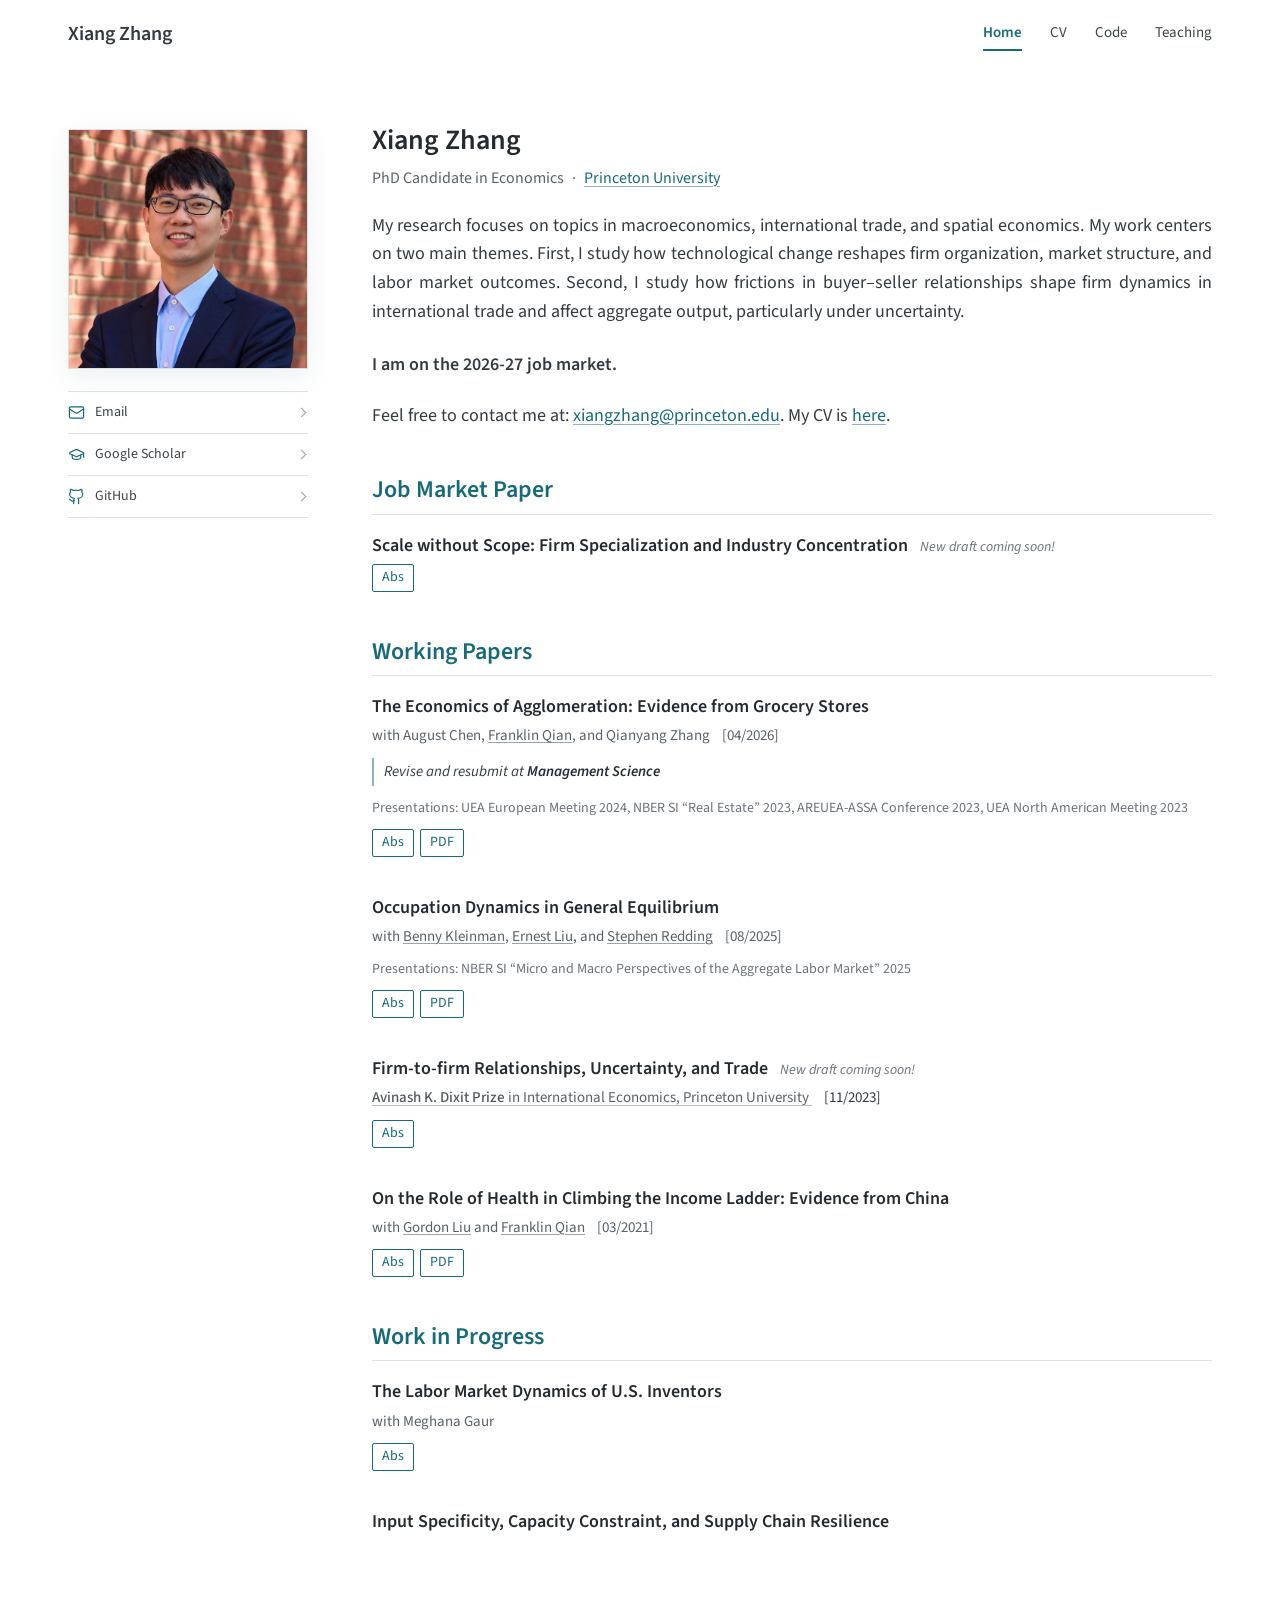
==== index.html @ b9ef08bf "revise" ====
<!DOCTYPE html>
<html lang="en">
<head>
  <meta charset="UTF-8" />
  <meta name="viewport" content="width=device-width, initial-scale=1.0" />

  <title>Xiang Zhang | Princeton Economics PhD Candidate</title>
  <link rel="icon" type="image/png" sizes="32x32" href="favicon-32x32.png" />
  <link rel="icon" type="image/png" sizes="96x96" href="favicon-96x96.png" />
  <meta name="description" content="Xiang Zhang is a Princeton University economics PhD candidate researching international trade, macroeconomics, spatial economics, firm organization, and labor markets.">
  <meta name="author" content="Xiang Zhang">
  <meta name="robots" content="index,follow,max-image-preview:large">
  <link rel="canonical" href="https://xiangzhang-econ.github.io/">

  <meta property="og:type" content="profile">
  <meta property="og:title" content="Xiang Zhang | Princeton Economics PhD Candidate">
  <meta property="og:description" content="Research in international trade, macroeconomics, spatial economics, firm organization, and labor markets.">
  <meta property="og:url" content="https://xiangzhang-econ.github.io/">
  <meta property="og:image" content="https://xiangzhang-econ.github.io/xz_portrait_headshot.png">
  <meta property="og:image:width" content="1254">
  <meta property="og:image:height" content="1254">
  <meta property="og:image:alt" content="Portrait of Xiang Zhang">
  <meta property="profile:first_name" content="Xiang">
  <meta property="profile:last_name" content="Zhang">
  <meta name="twitter:card" content="summary">
  <meta name="twitter:title" content="Xiang Zhang | Princeton Economics PhD Candidate">
  <meta name="twitter:description" content="Research in international trade, macroeconomics, spatial economics, firm organization, and labor markets.">
  <meta name="twitter:image" content="https://xiangzhang-econ.github.io/xz_portrait_headshot.png">

  <script type="application/ld+json">
  {
    "@context": "https://schema.org",
    "@type": "ProfilePage",
    "@id": "https://xiangzhang-econ.github.io/#profile-page",
    "url": "https://xiangzhang-econ.github.io/",
    "name": "Xiang Zhang | Princeton Economics PhD Candidate",
    "description": "Xiang Zhang is a Princeton University economics PhD candidate researching international trade, macroeconomics, spatial economics, firm organization, and labor markets.",
    "dateModified": "2026-10-30T21:20:23-04:00",
    "mainEntity": {
      "@type": "Person",
      "@id": "https://xiangzhang-econ.github.io/#xiang-zhang",
      "name": "Xiang Zhang",
      "givenName": "Xiang",
      "familyName": "Zhang",
      "url": "https://xiangzhang-econ.github.io/",
      "image": "https://xiangzhang-econ.github.io/xz_portrait_headshot.png",
      "email": "mailto:xiangzhang@princeton.edu",
      "jobTitle": "PhD Candidate in Economics",
      "description": "Economist studying international trade, macroeconomics, spatial economics, firm organization, market structure, and labor markets.",
      "affiliation": {
        "@type": "CollegeOrUniversity",
        "name": "Princeton University",
        "url": "https://www.princeton.edu/"
      },
      "worksFor": {
        "@type": "Organization",
        "name": "Department of Economics, Princeton University",
        "url": "https://economics.princeton.edu/"
      },
      "sameAs": [
        "https://scholar.google.com/citations?user=P07Qfs0AAAAJ&hl=en",
        "https://github.com/xiangzhang-econ"
      ],
      "knowsAbout": [
        "International trade",
        "Macroeconomics",
        "Spatial economics",
        "Firm organization",
        "Market structure",
        "Labor markets"
      ],
      "award": "2023-2024 Avinash K. Dixit Prize in International Economics, Princeton University",
      "subjectOf": {
        "@type": "WebPage",
        "name": "The Avinash K. Dixit Prize in International Economics",
        "url": "https://ies.princeton.edu/about/the-avinash-k-dixit-prize-in-international-economics/"
      }
    }
  }
  </script>

  <link rel="preconnect" href="https://fonts.googleapis.com">
  <link rel="preconnect" href="https://fonts.gstatic.com" crossorigin>
  <link
    href="https://fonts.googleapis.com/css2?family=Lato:wght@300;400;700;900&amp;family=Source+Sans+Pro:ital,wght@0,300;0,400;0,500;0,600;0,700;1,400;1,500;1,600&amp;display=swap"
    rel="stylesheet"
  >

  <link rel="stylesheet" href="style.css?v=20261030-3" />
</head>

<body class="home-page home-introduction home-balanced">

  <header class="topbar">
    <a class="site-name" href="index.html">Xiang Zhang</a>

    <nav class="nav-links">
      <a href="index.html" class="active-white">Home</a>
      <a href="CV_Xiang.pdf" target="_blank" rel="noopener">CV</a>
      <a href="code.html">Code</a>
      <a href="teaching.html">Teaching</a>
    </nav>
  </header>

  <main class="home-content">
    <div class="home-wrapper">

      <aside class="photo-column">
        <div class="profile-photo-frame">
          <img class="profile-photo" src="xz_portrait_headshot.png" alt="Xiang Zhang" width="1254" height="1254">
        </div>
        <div class="profile-links">
          <a href="mailto:xiangzhang@princeton.edu" title="Email xiangzhang@princeton.edu">
            <svg class="profile-link-icon" viewBox="0 0 24 24" fill="none" stroke="currentColor" stroke-width="1.7" stroke-linecap="round" stroke-linejoin="round" aria-hidden="true" focusable="false">
              <path d="m22 7-8.991 5.727a2 2 0 0 1-2.009 0L2 7"/>
              <rect x="2" y="4" width="20" height="16" rx="2"/>
            </svg>
            <span>Email</span>
          </a>
          <a href="https://scholar.google.com/citations?user=P07Qfs0AAAAJ&amp;hl=en" target="_blank" rel="me noopener">
            <svg class="profile-link-icon" viewBox="0 0 24 24" fill="none" stroke="currentColor" stroke-width="1.7" stroke-linecap="round" stroke-linejoin="round" aria-hidden="true" focusable="false">
              <path d="M21.42 10.92a1 1 0 0 0-.02-1.84l-8.57-3.9a2 2 0 0 0-1.66 0L2.6 9.08a1 1 0 0 0 0 1.84l8.58 3.9a2 2 0 0 0 1.66 0z"/>
              <path d="M22 10v6"/>
              <path d="M6 12.5V16a6 3 0 0 0 12 0v-3.5"/>
            </svg>
            <span>Google Scholar</span>
          </a>
          <a href="https://github.com/xiangzhang-econ" target="_blank" rel="me noopener">
            <svg class="profile-link-icon" viewBox="0 0 24 24" fill="none" stroke="currentColor" stroke-width="1.7" stroke-linecap="round" stroke-linejoin="round" aria-hidden="true" focusable="false">
              <path d="M15 22v-4a4.8 4.8 0 0 0-1-3.5c3.28 0 6.72-2 6.72-5.5A4.8 4.8 0 0 0 19.5 5.7 4.46 4.46 0 0 0 19.38 2S18.42 1.7 15 3.48a13.38 13.38 0 0 0-7 0C4.58 1.7 3.62 2 3.62 2a4.46 4.46 0 0 0-.12 3.7A4.8 4.8 0 0 0 2.28 9c0 3.5 3.44 5.5 6.72 5.5A4.8 4.8 0 0 0 8 18v4"/>
              <path d="M9 18c-4.51 2-5-2-7-2"/>
            </svg>
            <span>GitHub</span>
          </a>
        </div>
      </aside>

      <header class="intro-heading">
        <h1 class="intro-name">Xiang Zhang</h1>
        <p class="intro-affiliation">
          <span>PhD Candidate in Economics</span>
          <span class="intro-separator" aria-hidden="true">&middot;</span>
          <a href="https://economics.princeton.edu/" target="_blank" rel="noopener">Princeton University</a>
        </p>
      </header>

      <div class="bio-column">
        <p class="research-summary">
          My research focuses on topics in macroeconomics, international trade, and
          spatial economics. My work centers on two main themes. First, I study how
          technological change reshapes firm organization, market structure, and labor
          market outcomes. Second, I study how frictions in buyer&ndash;seller relationships
          shape firm dynamics in international trade and affect aggregate output,
          particularly under uncertainty.
        </p>

        <p class="job-market">
          <strong>I am on the 2026-27 job market.</strong>
        </p>

        <div class="contact-block">
          <p>
            Feel free to contact me at:
            <a href="mailto:xiangzhang@princeton.edu">xiangzhang@princeton.edu</a>.
            My CV is <a href="CV_Xiang.pdf" target="_blank" rel="noopener">here</a>.
          </p>
        </div>

        <div class="home-research research-list" id="research" aria-label="Research">
          <h2>Job Market Paper</h2>

          <article class="paper">
            <p class="paper-title">
              <strong>Scale without Scope: Firm Specialization and Industry Concentration</strong>
              <em class="draft-note">New draft coming soon!</em>
            </p>

            <div class="paper-actions">
              <button class="paper-action abstract-button" type="button" aria-label="Show abstract" title="Show abstract" aria-expanded="false" aria-controls="home-abstract-jmp">Abs</button>
            </div>

            <div class="paper-abstract-panel" id="home-abstract-jmp" hidden>
              <p class="paper-abstract">
                U.S. industries have become increasingly concentrated, with large
                firms accounting for a growing share of economic activity. Using U.S.
                manufacturing firm-product data from 1990 to 2020, I show that rising
                concentration is accompanied by increasing specialization among
                industry leaders. The average number of products produced by the top
                1% of firms declines by more than 40%. I develop and structurally
                estimate an oligopolistic model of multi-product firms, in which firms
                choose the product scope and invest in scalable, product-specific
                technologies. As these technologies become more efficient, firms have
                stronger incentives to invest in their most productive products, while
                external competition and rising internal investment costs make
                peripheral products less attractive. Firms can therefore grow larger
                while producing fewer products. Quantitatively, improvements in
                scalable technology efficiency increase industry concentration and
                narrow product portfolios, consistent with the observed trends.
              </p>
            </div>
          </article>

          <h2 class="section-heading-secondary">Working Papers</h2>

          <article class="paper">
            <p class="paper-title">
              <strong><a class="paper-title-link" href="papers/Draft_Agglomeration.pdf" target="_blank" rel="noopener">The Economics of Agglomeration: Evidence from Grocery Stores</a></strong>
            </p>

            <p class="paper-note">
              with August Chen, <a class="coauthor-link" href="https://sites.google.com/view/fqian/home" target="_blank" rel="noopener">Franklin Qian</a>, and Qianyang Zhang<span class="paper-date">[04/2026]</span>
            </p>

            <p class="paper-status">
              <em>Revise and resubmit at <span class="journal-name">Management Science</span></em>
            </p>

            <p class="paper-presentations">
              Presentations: UEA European Meeting 2024, NBER SI &ldquo;Real Estate&rdquo; 2023,
              AREUEA-ASSA Conference 2023, UEA North American Meeting 2023
            </p>

            <div class="paper-actions">
              <button class="paper-action abstract-button" type="button" aria-label="Show abstract" title="Show abstract" aria-expanded="false" aria-controls="home-abstract-agglomeration">Abs</button>
              <a class="paper-action" href="papers/Draft_Agglomeration.pdf" target="_blank" rel="noopener">PDF</a>
            </div>

            <div class="paper-abstract-panel" id="home-abstract-agglomeration" hidden>
              <p class="paper-abstract">
                We provide the first large-scale causal estimates of demand-side
                agglomeration spillovers in the non-tradable service sector,
                leveraging data on 851 grocery store openings across the United States
                between 2019 and 2022. We combine a convolutional neural network with
                propensity score matching to identify credible counterfactual opening
                sites and compare business outcomes between actual and counterfactual
                locations. Grocery store openings increase foot traffic to nearby
                businesses within 0.1 miles by 23.4 percent within 6&ndash;12 months,
                with spillovers decaying sharply beyond this radius. The effects are
                strongest for wholesale and retail establishments and hospitality
                services, and are substantially attenuated after COVID-19&mdash;from
                42.7 to 14.6 percent&mdash;consistent with a trip-chaining mechanism.
                Grocery anchors also reshape the local business landscape: within
                0.1 miles, establishment growth rates rise by 7.0 percentage points
                and employment growth rates by 8.8 percentage points, averaged over
                the first three post-entry years. Decomposing establishment growth
                rates, the effect is accounted for by higher entry and fewer exits.
              </p>
            </div>
          </article>

          <article class="paper">
            <p class="paper-title">
              <strong><a class="paper-title-link" href="https://conference.nber.org/conf_papers/f219784.pdf" target="_blank" rel="noopener">Occupation Dynamics in General Equilibrium</a></strong>
            </p>

            <p class="paper-note">
              with <a class="coauthor-link" href="https://www.bennykleinman.com/" target="_blank" rel="noopener">Benny Kleinman</a>,
              <a class="coauthor-link" href="https://ernestliu.scholar.princeton.edu/" target="_blank" rel="noopener">Ernest Liu</a>, and
              <a class="coauthor-link" href="https://stephenredding.github.io/index.html" target="_blank" rel="noopener">Stephen Redding</a><span class="paper-date">[08/2025]</span>
            </p>

            <p class="paper-presentations">
              Presentations: NBER SI &ldquo;Micro and Macro Perspectives of the Aggregate Labor Market&rdquo; 2025
            </p>

            <div class="paper-actions">
              <button class="paper-action abstract-button" type="button" aria-label="Show abstract" title="Show abstract" aria-expanded="false" aria-controls="home-abstract-occupation-dynamics">Abs</button>
              <a class="paper-action" href="https://conference.nber.org/conf_papers/f219784.pdf" target="_blank" rel="noopener">PDF</a>
            </div>

            <div class="paper-abstract-panel" id="home-abstract-occupation-dynamics" hidden>
              <p class="paper-abstract">
                We develop a tractable quantitative model of automation and non-neutral
                technical change with dynamic labor mobility and capital accumulation.
                Given data on an economy somewhere along the transition path to an
                unobserved steady-state, we show how to solve for this unobserved
                steady-state and the counterfactual transition path in response to
                shocks. We invert the equilibrium conditions of the model to recover
                shocks that exactly rationalize the observed employment and wage data.
                We find relatively rapid convergence to steady-state, such that initial
                conditions are relatively unimportant in explaining the observed
                employment and wage dynamics. We find that intermediate-wage occupations
                have experienced the greatest automation, whereas high-wage occupations
                have witnessed the greatest productivity growth. We find that the
                combination of automation and productivity growth explains most of the
                observed employment and wage polarization in the data. We compute an
                inequality-output frontier, which summarizes the impact of automation and
                productivity growth on wage inequality and aggregate output, and can be
                used to assess the effects of emergent new technologies, such as
                artificial intelligence.
              </p>
            </div>
          </article>

          <article class="paper">
            <p class="paper-title">
              <strong>Firm-to-firm Relationships, Uncertainty, and Trade</strong>
              <em class="draft-note">New draft coming soon!</em>
            </p>

            <p class="paper-award">
              <a class="paper-award-link" href="https://ies.princeton.edu/about/the-avinash-k-dixit-prize-in-international-economics/" target="_blank" rel="noopener">
                <strong>Avinash K. Dixit Prize</strong> in International Economics, Princeton University
              </a><span class="paper-date">[11/2023]</span>
            </p>

            <div class="paper-actions">
              <button class="paper-action abstract-button" type="button" aria-label="Show abstract" title="Show abstract" aria-expanded="false" aria-controls="home-abstract-relationships">Abs</button>
            </div>

            <div class="paper-abstract-panel" id="home-abstract-relationships" hidden>
              <p class="paper-abstract">
                The recent surge in trade and industry policy uncertainty has led to
                growing disruptions in global value chain relationships, posing
                additional risks for exporters. I study the effects of relationship
                termination risk on exporter performance, investment, and search
                decisions. Event-study analysis highlights that the loss of major
                international buyers has a long-lasting detrimental impact on exporter
                performance. Firms losing major buyers experience a decline in export
                value and an increased likelihood of exiting the export market. These
                firms intensify their search efforts after the loss, yet their newly
                formed relationships tend to be short-lived. Inspired by these facts,
                I build an export dynamics model with search frictions and endogenous
                relationship-specific investment. Calibration results indicate that
                exporting firms face substantial search costs, as suggested by the
                existing literature. Moreover, relationship termination risk, and its
                subsequent influence on firms' endogenous choices, are primary factors
                explaining the observed firm dynamics.
              </p>
            </div>
          </article>

          <article class="paper">
            <p class="paper-title">
              <strong><a class="paper-title-link" href="papers/IMO.pdf" target="_blank" rel="noopener">On the Role of Health in Climbing the Income Ladder: Evidence from China</a></strong>
            </p>

            <p class="paper-note">
              with <a class="coauthor-link" href="https://www.ghd.pku.edu.cn/rcdw/jsxl/L/lg/index.htm" target="_blank" rel="noopener">Gordon Liu</a> and <a class="coauthor-link" href="https://sites.google.com/view/fqian/home" target="_blank" rel="noopener">Franklin Qian</a><span class="paper-date">[03/2021]</span>
            </p>

            <div class="paper-actions">
              <button class="paper-action abstract-button" type="button" aria-label="Show abstract" title="Show abstract" aria-expanded="false" aria-controls="home-abstract-health">Abs</button>
              <a class="paper-action" href="papers/IMO.pdf" target="_blank" rel="noopener">PDF</a>
            </div>

            <div class="paper-abstract-panel" id="home-abstract-health" hidden>
              <p class="paper-abstract">
                This paper uses two large panel data sets in China to study the
                effects of a health shock on household income mobility from 1991 to
                2016. We compare outcomes of households with a member who receives a
                health shock with comparable households that do not receive any
                health shocks. To do so, we match on demographic and worker
                characteristics of household members. At the aggregated level, a
                health shock lowers the probability of "getting out of the
                low-income trap" by 8.4 percentage points. At the household level, a
                health shock lowers household income per capita by 13.1% and income
                position by 3.9 percentiles. We show that the reduced labor supply
                at the extensive margin and decrease in labor productivity, measured
                in hourly wage, explain the majority of households' income loss.
                Households who become poor due to a health shock continue to exhibit
                lower income mobility after three years.
              </p>
            </div>
          </article>

          <h2 class="section-heading-secondary">Work in Progress</h2>

          <article class="paper">
            <p class="paper-title">
              <strong>The Labor Market Dynamics of U.S. Inventors</strong>
            </p>

            <p class="paper-note">
              with Meghana Gaur
            </p>

            <div class="paper-actions">
              <button class="paper-action abstract-button" type="button" aria-label="Show abstract" title="Show abstract" aria-expanded="false" aria-controls="home-abstract-inventors">Abs</button>
            </div>

            <div class="paper-abstract-panel" id="home-abstract-inventors" hidden>
              <p class="paper-abstract">
                How do the labor market dynamics of inventors affect firm innovation?
                We provide new empirical evidence on how research productivity changes
                following inventor job moves, both for the moving inventors and for
                their former co-inventors who remain at the firms they leave. We link
                patent records to inventors' employment histories and use a matched
                event-study design to compare similar inventors moving to young firms
                and large incumbents. We find that inventors moving from startups to
                large incumbents experience a 47% increase in patent output. However,
                their departures are followed by a 17% decline in patenting among former
                co-inventors who remain at startups. We find no comparable decline among
                co-inventors following inventor departures from large incumbents. These
                findings reveal an asymmetry in inventor mobility: moving to large
                incumbents is associated with higher productivity for inventors but
                lower patenting among their former collaborators at startups. To
                quantify the aggregate implications of these effects, we
                develop a model of creative destruction with inventor mobility and
                examine how the allocation of inventors across firms shapes innovation
                and firm dynamics.
              </p>
            </div>
          </article>

          <article class="paper">
            <p class="paper-title">
              <strong>Input Specificity, Capacity Constraint, and Supply Chain Resilience</strong>
            </p>
          </article>

        </div>
      </div>

    </div>
  </main>

  <script>
    document.querySelectorAll(".abstract-button").forEach((button) => {
      button.addEventListener("click", () => {
        const panel = document.getElementById(button.getAttribute("aria-controls"));
        const isExpanded = button.getAttribute("aria-expanded") === "true";

        button.setAttribute("aria-expanded", String(!isExpanded));
        button.setAttribute("aria-label", isExpanded ? "Show abstract" : "Hide abstract");
        button.setAttribute("title", isExpanded ? "Show abstract" : "Hide abstract");
        panel.hidden = isExpanded;
      });
    });
  </script>

</body>
</html>
---- style.css ----
/* =========================================================
   Global controls
   ========================================================= */

:root {
  --topbar-height: 62px;

  --home-hero-height: 260px;
  --research-hero-height: 180px;
  --title-photo-width: 1120px;

  --home-content-width: 1130px;
  --research-content-width: 980px;
  --code-content-width: 980px;
  --research-side-margin: 240px;

  --dark-navbar: #1f1f1f;
  --link-blue: #176b78;
  --heading-blue: #176b78;

  --home-paper: #fff;
  --home-ink: #1e2327;
  --home-muted: #454b50;
  --home-accent: #176b78;
  --home-accent-hover: #0e4f59;
  --home-line: #d8e2e4;
  --paper-title: #1d2529;
}

/* =========================================================
   General
   ========================================================= */

* {
  box-sizing: border-box;
}

html,
body {
  margin: 0;
  padding: 0;
}

body {
  font-family: "Lato", Arial, sans-serif;
  color: var(--home-ink);
  background: #fff;
  font-size: 18px;
  line-height: 1.65;
}

a {
  color: var(--link-blue);
  text-decoration: underline;
}

a:hover {
  color: var(--home-accent-hover);
}

/* =========================================================
   Top navigation bar
   ========================================================= */

.topbar {
  height: var(--topbar-height);
  background: #fff;
  color: var(--home-ink);

  display: flex;
  align-items: center;
  justify-content: space-between;

  padding: 0 24px;
}

.topbar-transparent {
  position: absolute;
  top: 0;
  left: 0;
  width: 100%;
  background: #fff;
  z-index: 20;
}

.site-name {
  color: var(--home-ink);
  font-size: 22px;
  font-weight: 300;
  text-decoration: none;
}

.nav-links {
  display: flex;
  align-items: center;
  gap: 30px;
}

.nav-links a {
  color: #3c4448;
  text-decoration: none;
  font-size: 17px;
  font-weight: 300;
}

.nav-links a.active {
  color: var(--home-accent);
}

.nav-links a.active-white {
  color: var(--home-accent);
  font-weight: 400;
}

.nav-links a:hover {
  color: var(--home-accent-hover);
}

/* =========================================================
   Home page hero
   Image is set directly in index.html
   ========================================================= */

.hero {
  height: var(--home-hero-height);

  background-size: cover;
  background-position: center 50%;

  display: flex;
  justify-content: center;
  align-items: center;
}

.hero h1 {
  margin: 0;
  color: white;
  font-weight: 300;
  font-size: 66px;
  letter-spacing: 2px;
}

/* =========================================================
   Home page content
   ========================================================= */

.home-page {
  font-family: "Source Sans Pro", Arial, sans-serif;
  color: var(--home-ink);
  background: var(--home-paper);
}

.home-page .topbar {
  height: 68px;
  padding-right: max(24px, calc((100vw - var(--home-content-width)) / 2 + 24px));
  padding-left: max(24px, calc((100vw - var(--home-content-width)) / 2 + 24px));
  background: var(--home-paper);
}

.home-page .site-name {
  color: var(--home-ink);
  font-size: 23px;
  font-weight: 600;
}

.home-page .nav-links {
  gap: 28px;
}

.home-page .nav-links a {
  padding: 4px 0 3px;
  border-bottom: 2px solid transparent;
  color: #3c4448;
  font-size: 17px;
  font-weight: 400;
}

.home-page .nav-links a.active-white {
  border-bottom-color: var(--home-accent);
  color: var(--home-accent);
  font-weight: 600;
}

.home-page .nav-links a:hover {
  color: var(--home-accent-hover);
}

.home-introduction {
  --home-content-width: 1192px;
}

.home-content {
  font-family: "Source Sans Pro", Arial, sans-serif;
  font-weight: 400;
  color: var(--home-ink);
  background: var(--home-paper);
  min-height: calc(100vh - 68px);

  padding-top: 56px;
  padding-bottom: 80px;
}

.home-wrapper {
  max-width: var(--home-content-width);
  margin: 0 auto;

  display: grid;
  grid-template-columns: 240px minmax(0, 840px);
  column-gap: 64px;
  align-items: start;

  padding: 0 24px;
}

.photo-column {
  width: 100%;
  padding-top: 5px;
  position: sticky;
  top: 24px;
}

.profile-photo-frame {
  width: 240px;
  max-width: 100%;
  aspect-ratio: 1;
  border-radius: 0;
  border: 1px solid var(--home-line);
  background: #f2f6f7;
  box-shadow: 0 8px 24px rgba(23, 69, 76, 0.08);
  overflow: hidden;
}

.profile-photo {
  width: 100%;
  height: 100%;
  display: block;
  object-fit: cover;
  object-position: center;
}

.profile-name {
  margin: 22px 0 4px 0;
  color: var(--home-ink);
  font-size: 20px;
  font-weight: 600;
  line-height: 1.25;
}

.profile-role,
.profile-affiliation {
  margin: 0 0 4px 0;
  color: var(--home-muted);
  font-size: 16px;
  font-weight: 400;
  line-height: 1.4;
}

.profile-links {
  width: 240px;
  max-width: 100%;
  margin: 22px 0 0 0;
  border-top: 1px solid var(--home-line);
  color: var(--home-muted);
  font-size: 15.5px;
  line-height: 1.35;
}

.profile-links a {
  display: flex;
  align-items: center;
  gap: 10px;
  width: 100%;
  min-height: 42px;
  margin: 0;
  border-bottom: 1px solid var(--home-line);
  color: #3c4448;
  text-decoration: none;
  white-space: nowrap;
  transition: color 150ms ease, background-color 150ms ease;
}

.profile-links a::after {
  width: 6px;
  height: 6px;
  margin-right: 3px;
  border-top: 1px solid currentColor;
  border-right: 1px solid currentColor;
  content: "";
  opacity: 0.5;
  transform: rotate(45deg);
}

.profile-links a span {
  flex: 1;
}

.profile-link-icon {
  width: 17px;
  height: 17px;
  flex: 0 0 17px;
  color: var(--home-accent);
}

.profile-links a:hover {
  color: var(--home-accent-hover);
  background: #f7fafb;
}

.bio-column {
  max-width: 840px;
  padding-top: 0;
}

.home-introduction .home-wrapper {
  grid-template-areas:
    "portrait identity"
    "portrait biography";
}

.home-introduction .photo-column {
  grid-area: portrait;
}

.home-introduction .bio-column {
  grid-area: biography;
  min-width: 0;
}

.intro-heading {
  grid-area: identity;
  min-width: 0;
  max-width: 780px;
  margin: 0 0 22px;
}

.intro-name {
  margin: 0;
  color: var(--home-ink);
  font-size: 32px;
  font-weight: 600;
  line-height: 1.2;
  letter-spacing: 0;
}

.intro-affiliation {
  display: flex;
  align-items: baseline;
  flex-wrap: wrap;
  gap: 0 8px;
  margin: 8px 0 0;
  color: var(--home-muted);
  font-size: 18px;
  font-weight: 400;
  line-height: 1.5;
}

.intro-affiliation a {
  color: var(--home-accent);
  text-decoration-color: #8ab5bc;
  text-decoration-thickness: 1px;
  text-underline-offset: 3px;
}

.intro-affiliation a:hover {
  color: var(--home-accent-hover);
  text-decoration-color: currentColor;
}

.bio-column > .job-market {
  margin-top: 24px;
}

.job-market strong {
  font-weight: 600;
}

.bio-column h2 {
  margin: 0 0 22px 0;
  color: var(--home-ink);
  font-size: 30px;
  font-weight: 600;
  line-height: 1.25;
}

.bio-column h3 {
  margin: 34px 0 10px 0;
  color: #111;
  font-size: 13px;
  font-weight: 600;
  letter-spacing: 0.8px;
}

.bio-column > p {
  margin: 0 0 16px 0;
  font-size: 19px;
  font-weight: 400;
  line-height: 1.6;
}

.bio-column > p a,
.contact-block a {
  color: var(--home-accent);
  text-decoration-color: #8ab5bc;
  text-decoration-thickness: 1px;
  text-underline-offset: 3px;
}

.bio-column > p a:hover,
.contact-block a:hover {
  color: var(--home-accent-hover);
  text-decoration-color: var(--home-accent-hover);
}

.research-summary {
  text-align: left;
  text-align-last: left;
}

.contact-block {
  margin-top: 22px;
}

.contact-block h3 {
  margin-top: 46px;
  margin-bottom: 8px;
}

.contact-block p {
  margin-bottom: 6px;
  font-size: 19px;
  line-height: 1.6;
}

.home-research {
  margin-top: 36px;
  font-weight: 400;
  scroll-margin-top: 24px;
}

.home-introduction .home-research {
  margin-top: 44px;
}

.quick-links a {
  margin-right: 4px;
}

.home-page a:focus-visible {
  outline: 2px solid var(--home-accent);
  outline-offset: 4px;
}

/* =========================================================
   Research page hero
   Image is set directly in research.html
   ========================================================= */

.research-hero {
  height: var(--research-hero-height);

  background-size: cover;
  background-position: center center;

  display: flex;
  justify-content: center;
  align-items: center;
}

.research-hero h1 {
  margin: 0;
  color: white;
  font-weight: 300;
  font-size: 66px;
  letter-spacing: 2px;
}

/* =========================================================
   Research page content
   ========================================================= */

.research-content {
  font-family: "Source Sans Pro", Arial, sans-serif;
  font-weight: 400;
  color: var(--home-ink);
  background: white;
  padding-top: 52px;
  padding-bottom: 100px;
  min-height: 650px;
}

.research-wrapper {
  width: min(
    var(--research-content-width),
    calc(100vw - 96px)
  );

  margin: 0 auto;
}

.research-list h2 {
  margin: 0 0 18px 0;
  padding-bottom: 8px;
  border-bottom: 1px solid var(--home-line);
  color: var(--home-accent);
  font-size: 24px;
  font-weight: 600;
  line-height: 1.3;
  letter-spacing: 0;
}

.research-list h2.section-heading-secondary {
  margin-top: 44px;
}

.paper {
  margin-bottom: 34px;
}

.paper-title {
  margin: 0 0 6px 0;
  font-size: 22px;
  line-height: 1.4;
}

.paper-title strong {
  color: var(--paper-title);
  font-weight: 600;
}

.paper-title-link {
  color: inherit;
  text-decoration: underline;
  text-decoration-color: transparent;
  text-decoration-thickness: 1px;
  text-underline-offset: 3px;
  transition: color 150ms ease, text-decoration-color 150ms ease;
}

.paper-title-link:hover,
.paper-title-link:focus-visible {
  color: var(--home-accent-hover);
  text-decoration-color: currentColor;
}

.paper-title-link:focus-visible {
  outline: 2px solid #8ab5bc;
  outline-offset: 3px;
}

.draft-note {
  margin-left: 8px;
  color: var(--home-muted);
  font-size: 15px;
  font-weight: 400;
  white-space: nowrap;
}

.paper-note {
  margin: 0 0 10px 0;
  color: var(--home-muted);
  font-size: 17px;
  line-height: 1.5;
}

.paper-date {
  display: inline-block;
  margin-left: 12px;
  white-space: nowrap;
}

.paper-title > .paper-date {
  color: var(--home-muted);
  font-size: 17px;
  font-weight: 400;
  line-height: 1.5;
}

.paper-award {
  width: fit-content;
  max-width: 100%;
  margin: 0 0 10px 0;
  font-size: 16px;
  line-height: 1.5;
}

.paper-award-link {
  color: var(--home-muted);
  text-decoration: underline;
  text-decoration-color: #b8bec1;
  text-decoration-thickness: 1px;
  text-underline-offset: 3px;
}

.paper-award-link strong {
  color: #51585b;
  font-weight: 500;
}

.paper-award-link:hover,
.paper-award-link:focus-visible {
  color: var(--home-accent-hover);
  text-decoration-color: currentColor;
}

.paper-award-link:focus-visible {
  outline: 2px solid #8ab5bc;
  outline-offset: 2px;
}

.coauthor-link,
.coauthor-link:visited {
  color: inherit;
  font-family: inherit;
  font-size: inherit;
  font-style: inherit;
  font-weight: inherit;
  text-decoration: underline;
  text-decoration-color: #9ba3aa;
  text-decoration-thickness: 1px;
  text-underline-offset: 2px;
}

.coauthor-link:hover {
  color: var(--home-accent);
  text-decoration-color: currentColor;
}

.coauthor-link:focus-visible {
  outline: 2px solid #8ab5bc;
  outline-offset: 2px;
}

.paper-status {
  width: fit-content;
  margin: 2px 0 12px 0;
  padding: 3px 0 3px 10px;
  border-left: 2px solid #8ab5bc;
  color: var(--home-muted);
  font-size: 16px;
  line-height: 1.5;
}

.journal-name {
  color: var(--home-ink);
  font-size: 17px;
  font-style: italic;
  font-weight: 600;
}

.paper-presentations {
  margin: 0 0 10px 0;
  color: var(--home-muted);
  font-size: 16px;
  line-height: 1.5;
}

.paper-actions {
  display: flex;
  align-items: center;
  flex-wrap: wrap;
  gap: 6px;
  margin: 0;
}

.paper-action {
  display: inline-flex;
  align-items: center;
  justify-content: center;
  min-height: 28px;
  padding: 2px 9px;
  border: 1px solid var(--link-blue);
  border-radius: 2px;
  background: transparent;
  color: var(--link-blue);
  cursor: pointer;
  font-family: inherit;
  font-size: 14px;
  font-weight: 400;
  line-height: 1.25;
  text-decoration: none;
}

.paper-action:hover,
.paper-action:focus-visible,
.abstract-button[aria-expanded="true"] {
  background: #eef5f6;
  color: var(--home-accent-hover);
  border-color: var(--home-accent-hover);
}

.paper-action:focus-visible {
  outline: 2px solid #8ab5bc;
  outline-offset: 2px;
}

.paper-abstract-panel {
  margin-top: 14px;
}

.paper-abstract {
  margin: 0;
  font-size: 18px;
  line-height: 1.6;
  text-align: left;
}

/* =========================================================
   Code page content
   ========================================================= */

.interior-page-title {
  margin: 0 0 18px 0;
  padding-bottom: 8px;
  border-bottom: 1px solid var(--home-line);
  color: var(--home-accent);
  font-size: 24px;
  font-weight: 600;
  line-height: 1.3;
  letter-spacing: 0;
}

.code-item,
.teaching-course {
  max-width: 740px;
  margin-bottom: 34px;
}

.teaching-course.teaching-course--plain-links a {
  text-decoration: none;
}

.home-code {
  scroll-margin-top: 24px;
}

.code-heading-row {
  display: flex;
  flex-direction: column;
  align-items: flex-start;
  gap: 6px;
  margin-bottom: 7px;
}

.code-main .code-item h2 {
  margin: 0;
  color: var(--paper-title);
  font-family: inherit;
  font-size: 22px;
  font-weight: 600;
  line-height: 1.4;
  letter-spacing: 0;
}

.code-actions {
  display: flex;
  align-items: center;
  flex-wrap: wrap;
  gap: 6px;
}

.code-action-link {
  display: inline-flex;
  align-items: center;
  justify-content: center;
  min-height: 28px;
  padding: 2px 9px;
  border: 1px solid var(--home-accent);
  border-radius: 2px;
  background: transparent;
  color: var(--home-accent);
  cursor: pointer;
  font-family: inherit;
  font-size: 14px;
  font-weight: 400;
  line-height: 1.25;
  text-decoration: none;
}

.code-action-link:hover,
.code-action-link:focus-visible {
  border-color: var(--home-accent-hover);
  background: #eef5f6;
  color: var(--home-accent-hover);
}

.code-abstract-panel {
  margin-top: 14px;
}

.code-description {
  margin: 0 0 10px 0;
  color: var(--home-ink);
  font-size: 18px;
  line-height: 1.6;
  text-align: left;
}

.code-description a {
  color: var(--home-accent);
  text-decoration-color: #8ab5bc;
  text-decoration-thickness: 1px;
  text-underline-offset: 3px;
}

.code-description a:hover {
  color: var(--home-accent-hover);
  text-decoration-color: var(--home-accent-hover);
}

/* Shared typography and colors across the site. */
.home-balanced {
  --home-ink: #343b40;
  --home-muted: #596168;
  --home-detail: #6b7278;
  --paper-title: #242a2e;
}

.home-page.home-balanced .site-name {
  font-size: 20px;
}

.home-balanced .nav-links a {
  font-size: 15px;
}

.home-balanced .profile-links {
  font-size: 14px;
}

.home-balanced .intro-name {
  color: var(--paper-title);
  font-size: 28px;
}

.home-balanced .intro-affiliation {
  font-size: 16px;
}

.home-balanced .bio-column > p,
.home-balanced .contact-block p {
  font-size: 18px;
}

.home-balanced .paper-abstract,
.home-balanced .code-description {
  font-size: 16px;
}

.home-balanced .research-summary,
.home-balanced .paper-abstract,
.home-balanced .code-description {
  text-align: justify;
  text-align-last: left;
  hyphens: auto;
}

.home-balanced .research-list h2 {
  color: var(--home-accent);
  font-size: 24px;
}

.home-balanced .paper-title {
  font-size: 18px;
}

.home-balanced .paper-note {
  font-size: 16px;
}

.home-balanced .paper .paper-note,
.home-balanced .code-item .paper-note,
.home-balanced .paper-title > .paper-date {
  font-size: 15px;
}

.home-balanced .paper-status {
  border-left-color: #8ab5bc;
  color: var(--home-ink);
  font-size: 15px;
}

.home-balanced .journal-name {
  color: var(--paper-title);
  font-size: 15px;
  font-weight: 600;
}

.home-balanced .paper-award {
  font-size: 15px;
}

.home-balanced .draft-note,
.home-balanced .paper-presentations {
  color: var(--home-detail);
  font-size: 14px;
}

.home-balanced .paper {
  margin-bottom: 38px;
}

/* =========================================================
   Mobile layout
   ========================================================= */

@media (max-width: 900px) {
  :root {
    --topbar-height: auto;
    --home-hero-height: 220px;
    --research-hero-height: 150px;
    --research-side-margin: 48px;
  }

  body {
    font-size: 16px;
  }

  .topbar {
    flex-direction: column;
    align-items: flex-start;
    gap: 12px;

    padding: 16px 22px;
  }

  .nav-links {
    gap: 18px;
    flex-wrap: wrap;
  }

  .nav-links a {
    font-size: 16px;
  }

  .hero,
  .research-hero {
    background-position: center center;
  }

  .hero h1,
  .research-hero h1 {
    font-size: 38px;
  }

  .home-content {
    padding-top: 46px;
    padding-bottom: 60px;
  }

  .home-page .topbar {
    height: auto;
    padding: 18px 24px;
  }

  .home-page .site-name {
    font-size: 22px;
  }

  .home-wrapper {
    display: grid;
    grid-template-columns: 1fr;
    row-gap: 38px;
    padding: 0 24px;
  }

  .home-introduction .home-wrapper {
    grid-template-areas:
      "identity"
      "portrait"
      "biography";
    row-gap: 24px;
  }

  .intro-heading {
    margin-bottom: 0;
  }

  .intro-affiliation {
    flex-direction: column;
  }

  .intro-separator {
    display: none;
  }

  .photo-column {
    display: flex;
    flex-direction: column;
    align-items: center;
    padding-top: 0;
    position: static;
    text-align: center;
  }

  .profile-photo-frame,
  .profile-links {
    width: 220px;
  }

  .profile-name {
    margin-top: 16px;
  }

  .bio-column {
    max-width: 100%;
  }

  .bio-column h2 {
    font-size: 30px;
  }

  .research-summary {
    text-align: left;
  }

  .research-content {
    padding-top: 42px;
    padding-bottom: 70px;
  }

  .research-wrapper {
    width: calc(100vw - 48px);
  }

  .research-list h2 {
    font-size: 24px;
  }
}
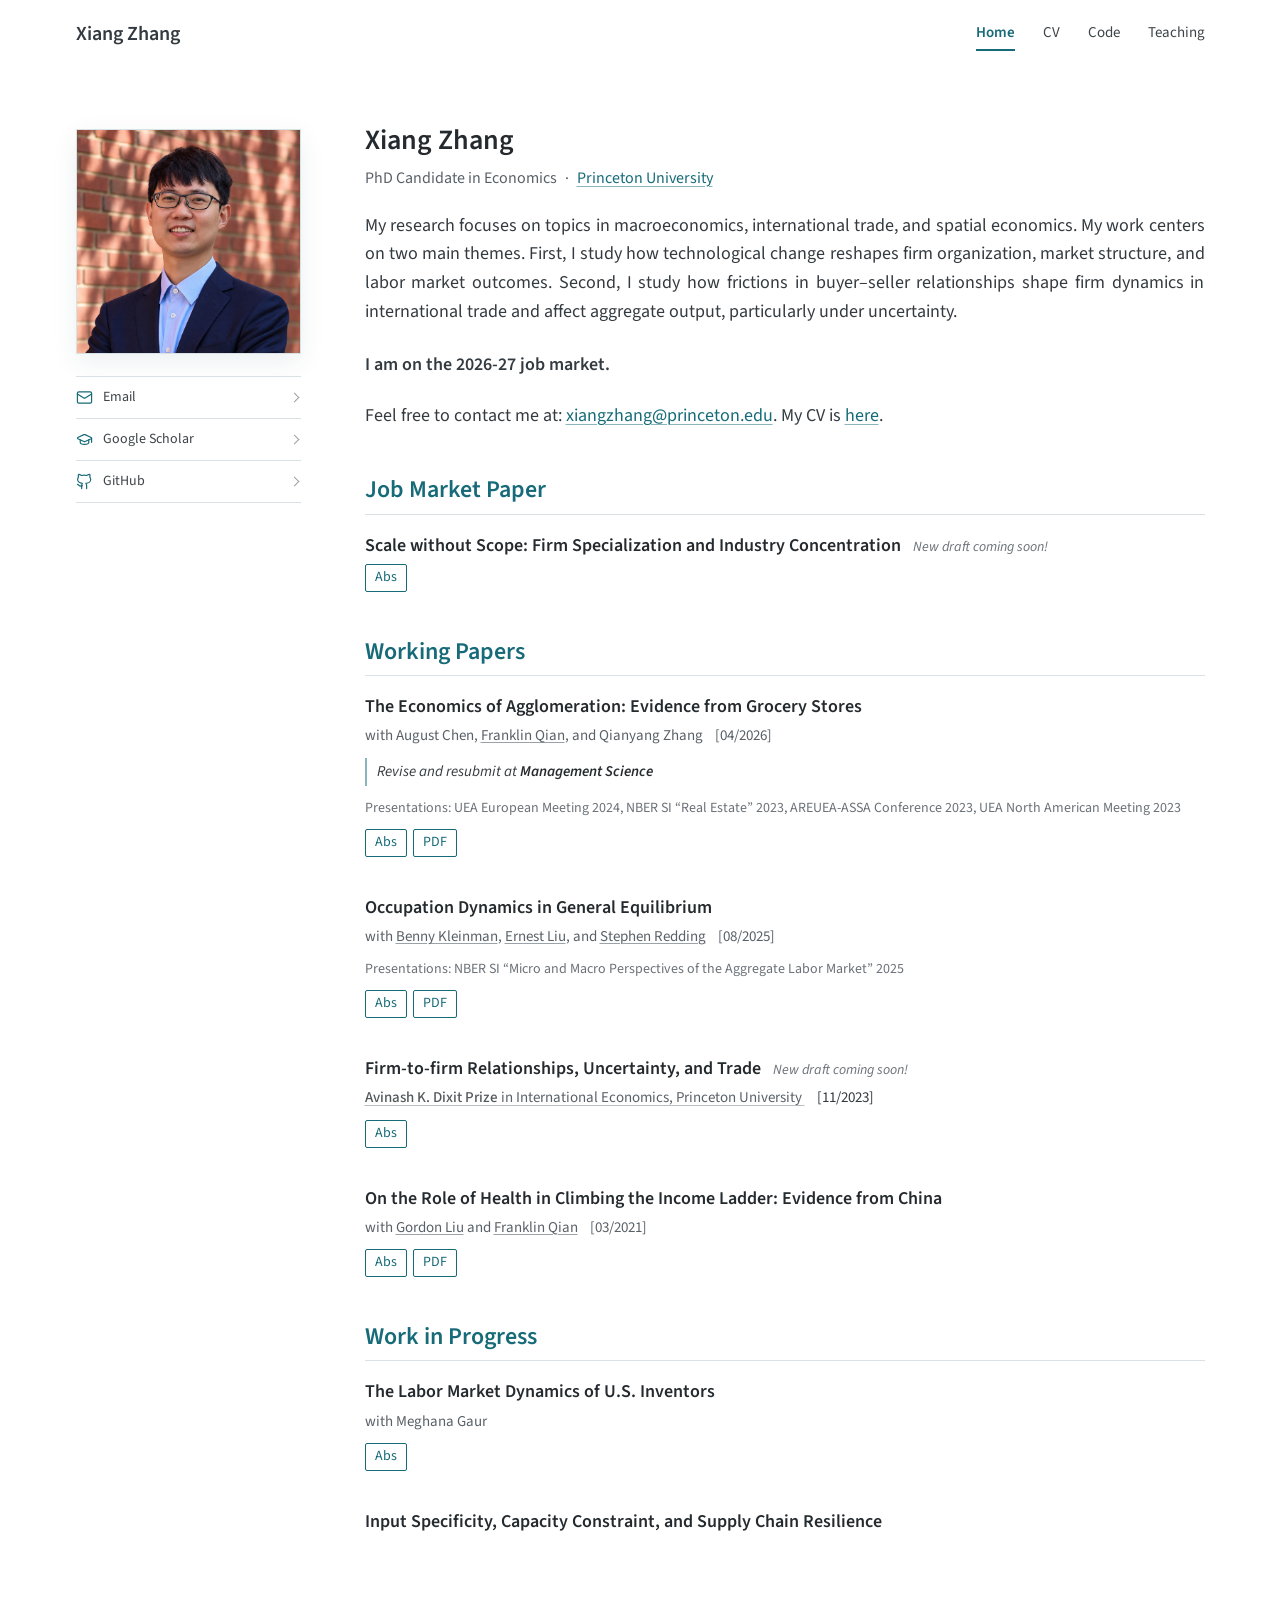
==== commit df84fac1: "revse" ====
--- a/index.html
+++ b/index.html
@@ -86,7 +86,7 @@
     rel="stylesheet"
   >
 
-  <link rel="stylesheet" href="style.css?v=20261030-3" />
+  <link rel="stylesheet" href="style.css?v=20261031-1" />
 </head>
 
 <body class="home-page home-introduction home-balanced">
--- a/style.css
+++ b/style.css
@@ -186,7 +186,7 @@
 }
 
 .home-introduction {
-  --home-content-width: 1192px;
+  --home-content-width: 1177px;
 }
 
 .home-content {
@@ -205,7 +205,7 @@
   margin: 0 auto;
 
   display: grid;
-  grid-template-columns: 240px minmax(0, 840px);
+  grid-template-columns: 225px minmax(0, 840px);
   column-gap: 64px;
   align-items: start;
 
@@ -220,7 +220,7 @@
 }
 
 .profile-photo-frame {
-  width: 240px;
+  width: 225px;
   max-width: 100%;
   aspect-ratio: 1;
   border-radius: 0;
@@ -256,7 +256,7 @@
 }
 
 .profile-links {
-  width: 240px;
+  width: 225px;
   max-width: 100%;
   margin: 22px 0 0 0;
   border-top: 1px solid var(--home-line);
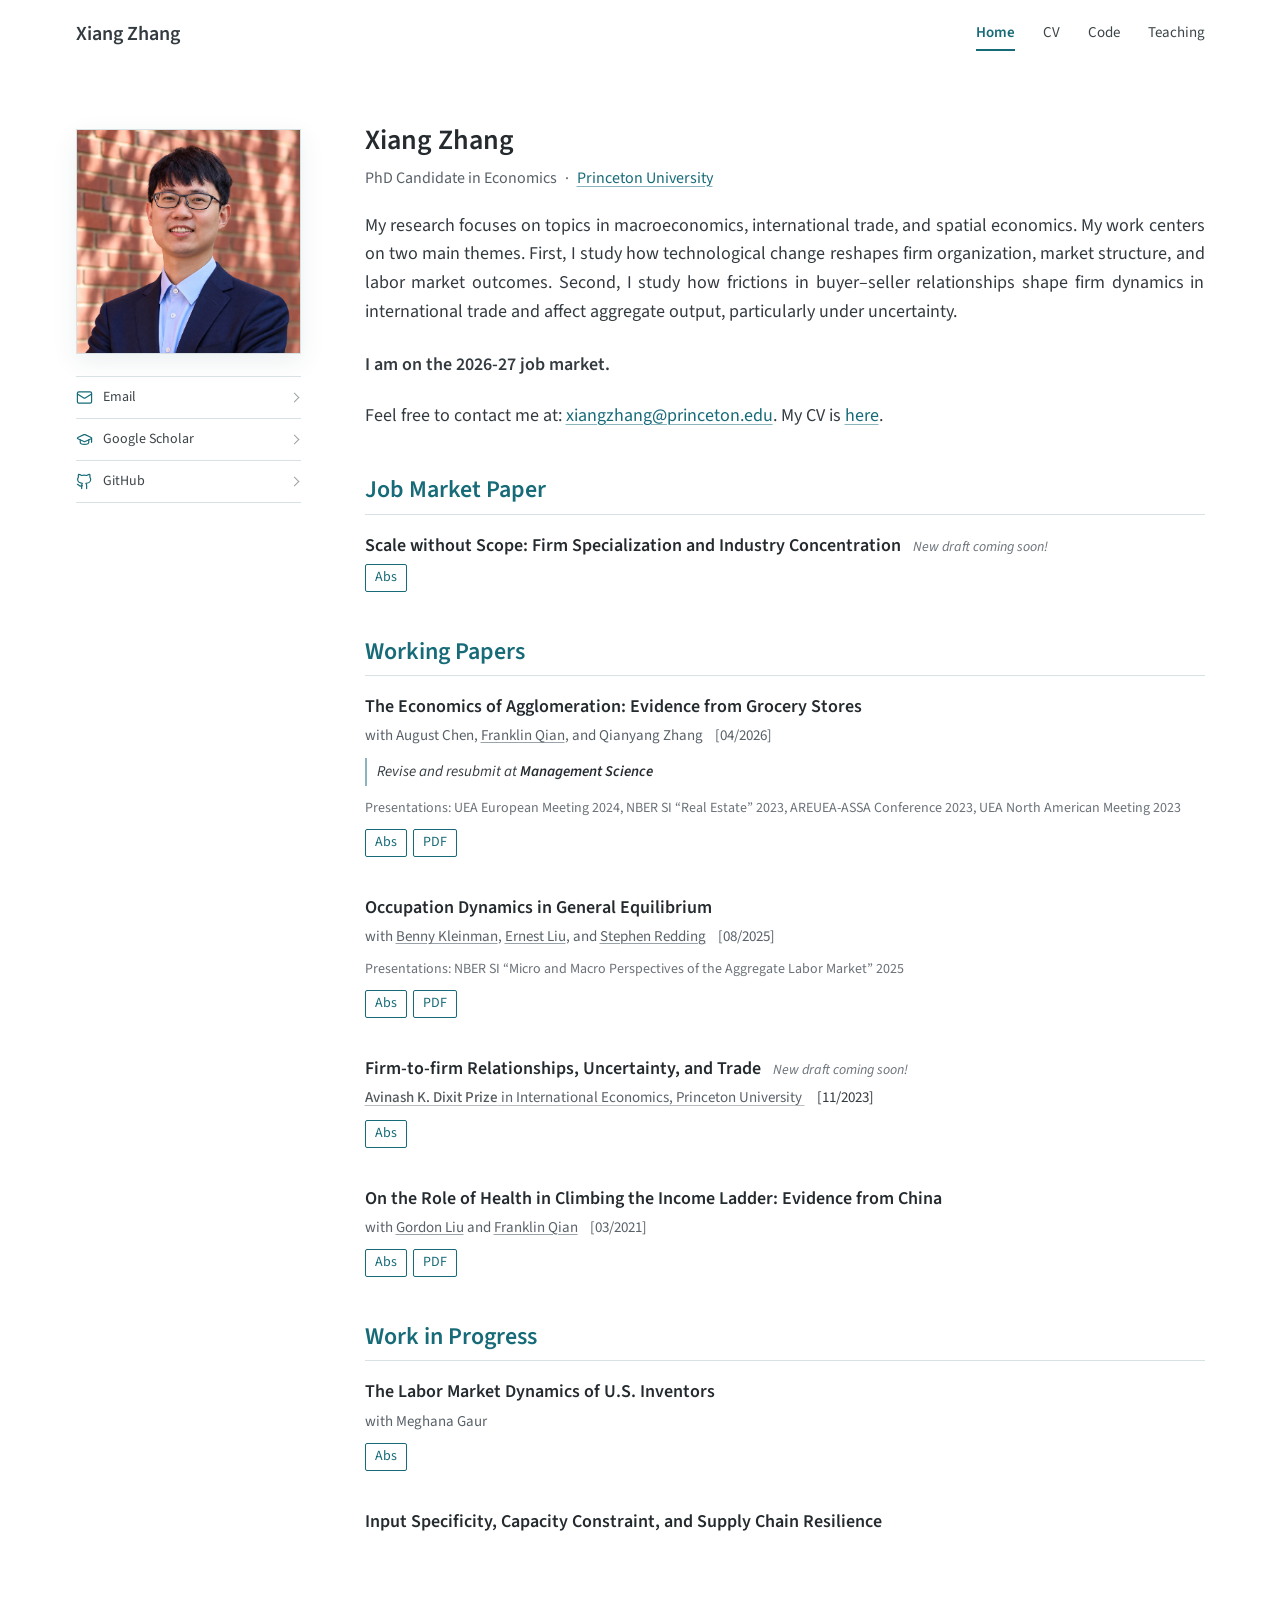
==== commit 427409c6: "revise" ====
--- a/index.html
+++ b/index.html
@@ -16,7 +16,7 @@
   <meta property="og:title" content="Xiang Zhang | Princeton Economics PhD Candidate">
   <meta property="og:description" content="Research in international trade, macroeconomics, spatial economics, firm organization, and labor markets.">
   <meta property="og:url" content="https://xiangzhang-econ.github.io/">
-  <meta property="og:image" content="https://xiangzhang-econ.github.io/xz_portrait_headshot.png">
+  <meta property="og:image" content="https://xiangzhang-econ.github.io/xz_portrait_headshot2.jpg">
   <meta property="og:image:width" content="1254">
   <meta property="og:image:height" content="1254">
   <meta property="og:image:alt" content="Portrait of Xiang Zhang">
@@ -25,7 +25,7 @@
   <meta name="twitter:card" content="summary">
   <meta name="twitter:title" content="Xiang Zhang | Princeton Economics PhD Candidate">
   <meta name="twitter:description" content="Research in international trade, macroeconomics, spatial economics, firm organization, and labor markets.">
-  <meta name="twitter:image" content="https://xiangzhang-econ.github.io/xz_portrait_headshot.png">
+  <meta name="twitter:image" content="https://xiangzhang-econ.github.io/xz_portrait_headshot2.jpg">
 
   <script type="application/ld+json">
   {
@@ -35,7 +35,7 @@
     "url": "https://xiangzhang-econ.github.io/",
     "name": "Xiang Zhang | Princeton Economics PhD Candidate",
     "description": "Xiang Zhang is a Princeton University economics PhD candidate researching international trade, macroeconomics, spatial economics, firm organization, and labor markets.",
-    "dateModified": "2026-10-30T21:20:23-04:00",
+    "dateModified": "2026-10-31T16:10:22-04:00",
     "mainEntity": {
       "@type": "Person",
       "@id": "https://xiangzhang-econ.github.io/#xiang-zhang",
@@ -43,7 +43,7 @@
       "givenName": "Xiang",
       "familyName": "Zhang",
       "url": "https://xiangzhang-econ.github.io/",
-      "image": "https://xiangzhang-econ.github.io/xz_portrait_headshot.png",
+      "image": "https://xiangzhang-econ.github.io/xz_portrait_headshot2.jpg",
       "email": "mailto:xiangzhang@princeton.edu",
       "jobTitle": "PhD Candidate in Economics",
       "description": "Economist studying international trade, macroeconomics, spatial economics, firm organization, market structure, and labor markets.",
@@ -107,7 +107,7 @@
 
       <aside class="photo-column">
         <div class="profile-photo-frame">
-          <img class="profile-photo" src="xz_portrait_headshot.png" alt="Xiang Zhang" width="1254" height="1254">
+          <img class="profile-photo" src="xz_portrait_headshot2.jpg" alt="Xiang Zhang" width="1254" height="1254">
         </div>
         <div class="profile-links">
           <a href="mailto:xiangzhang@princeton.edu" title="Email xiangzhang@princeton.edu">
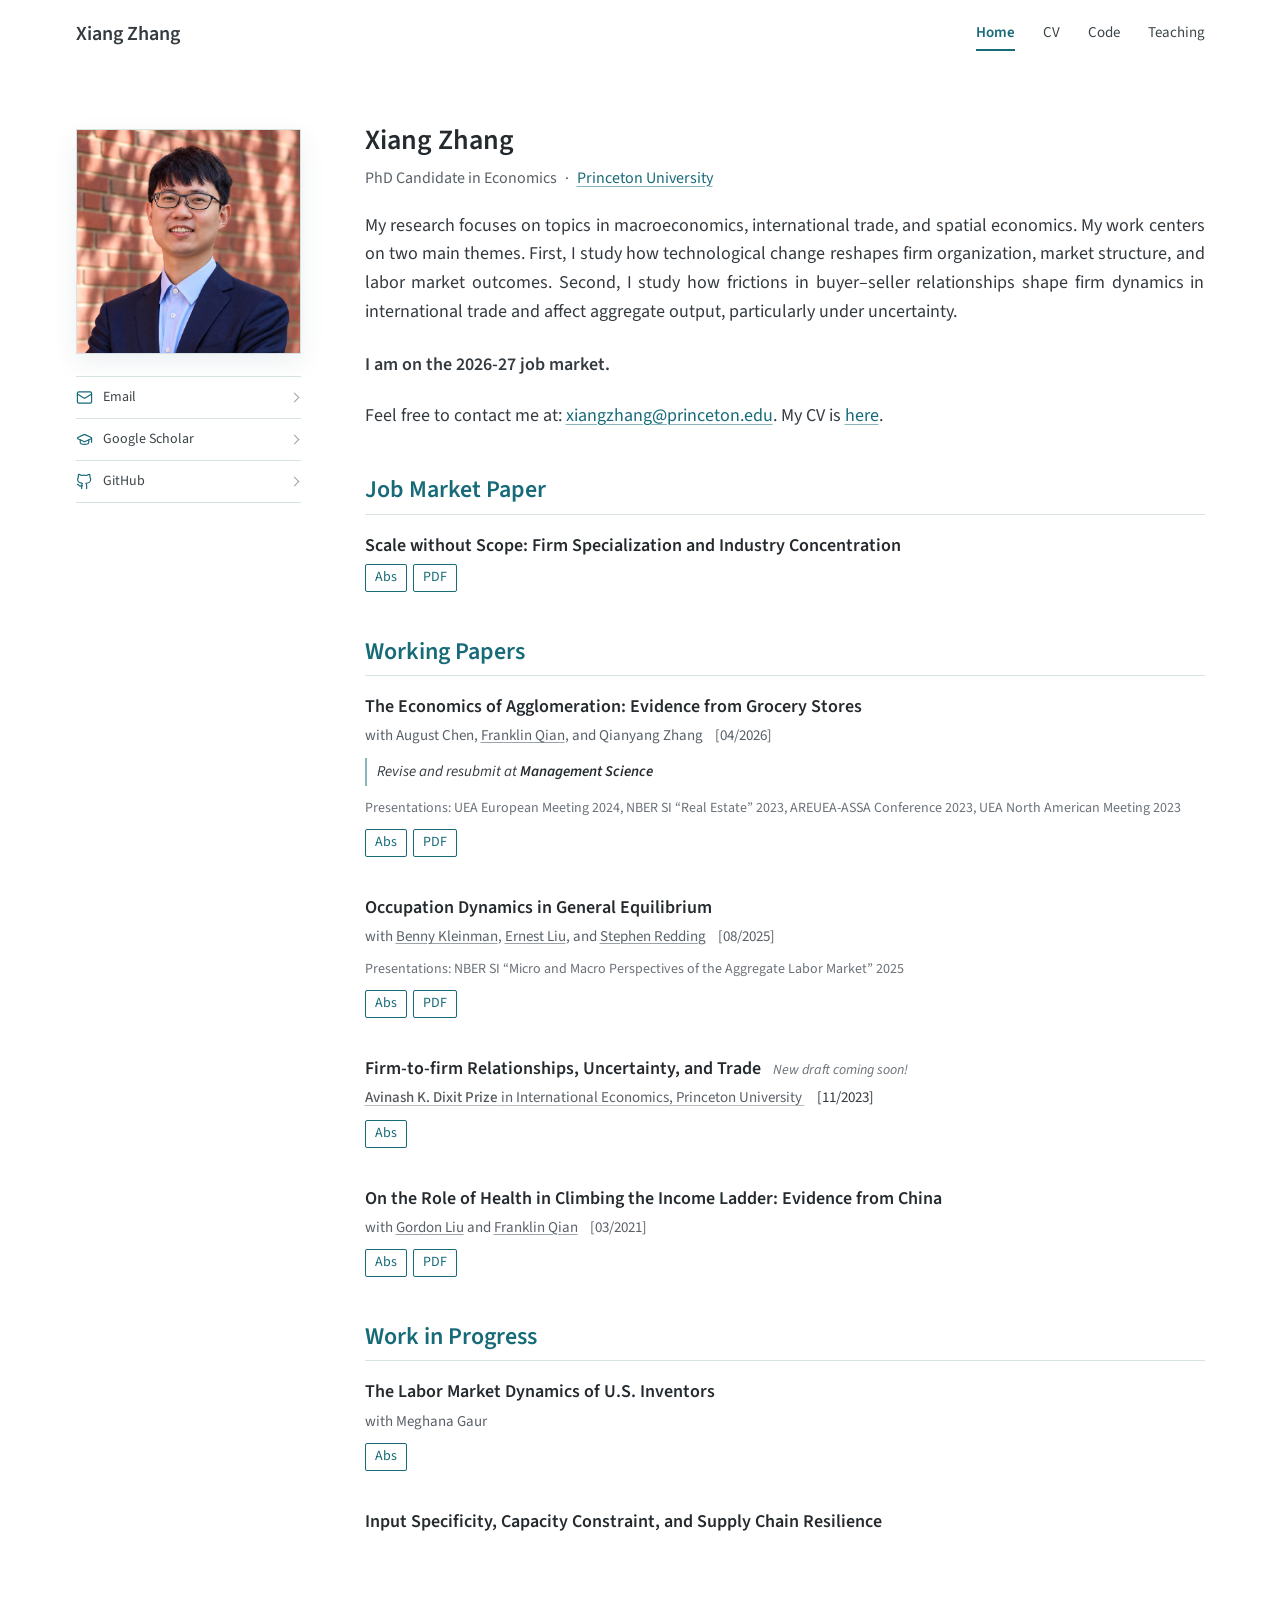
==== commit c3b43ada: "revise" ====
--- a/index.html
+++ b/index.html
@@ -35,7 +35,7 @@
     "url": "https://xiangzhang-econ.github.io/",
     "name": "Xiang Zhang | Princeton Economics PhD Candidate",
     "description": "Xiang Zhang is a Princeton University economics PhD candidate researching international trade, macroeconomics, spatial economics, firm organization, and labor markets.",
-    "dateModified": "2026-10-31T16:10:22-04:00",
+    "dateModified": "2026-11-01T14:39:01-05:00",
     "mainEntity": {
       "@type": "Person",
       "@id": "https://xiangzhang-econ.github.io/#xiang-zhang",
@@ -171,12 +171,12 @@
 
           <article class="paper">
             <p class="paper-title">
-              <strong>Scale without Scope: Firm Specialization and Industry Concentration</strong>
-              <em class="draft-note">New draft coming soon!</em>
+              <strong><a class="paper-title-link" href="papers/JMP_XZ.pdf" target="_blank" rel="noopener">Scale without Scope: Firm Specialization and Industry Concentration</a></strong>
             </p>
 
             <div class="paper-actions">
               <button class="paper-action abstract-button" type="button" aria-label="Show abstract" title="Show abstract" aria-expanded="false" aria-controls="home-abstract-jmp">Abs</button>
+              <a class="paper-action" href="papers/JMP_XZ.pdf" target="_blank" rel="noopener">PDF</a>
             </div>
 
             <div class="paper-abstract-panel" id="home-abstract-jmp" hidden>
@@ -188,7 +188,7 @@
                 industry leaders. The average number of products produced by the top
                 1% of firms declines by more than 40%. I develop and structurally
                 estimate an oligopolistic model of multi-product firms, in which firms
-                choose the product scope and invest in scalable, product-specific
+                choose their product scope and invest in scalable, product-specific
                 technologies. As these technologies become more efficient, firms have
                 stronger incentives to invest in their most productive products, while
                 external competition and rising internal investment costs make
@@ -250,7 +250,7 @@
 
           <article class="paper">
             <p class="paper-title">
-              <strong><a class="paper-title-link" href="https://conference.nber.org/conf_papers/f219784.pdf" target="_blank" rel="noopener">Occupation Dynamics in General Equilibrium</a></strong>
+              <strong><a class="paper-title-link" href="papers/KLRZ_slides.pdf" target="_blank" rel="noopener">Occupation Dynamics in General Equilibrium</a></strong>
             </p>
 
             <p class="paper-note">
@@ -265,7 +265,7 @@
 
             <div class="paper-actions">
               <button class="paper-action abstract-button" type="button" aria-label="Show abstract" title="Show abstract" aria-expanded="false" aria-controls="home-abstract-occupation-dynamics">Abs</button>
-              <a class="paper-action" href="https://conference.nber.org/conf_papers/f219784.pdf" target="_blank" rel="noopener">PDF</a>
+              <a class="paper-action" href="papers/KLRZ_slides.pdf" target="_blank" rel="noopener">PDF</a>
             </div>
 
             <div class="paper-abstract-panel" id="home-abstract-occupation-dynamics" hidden>
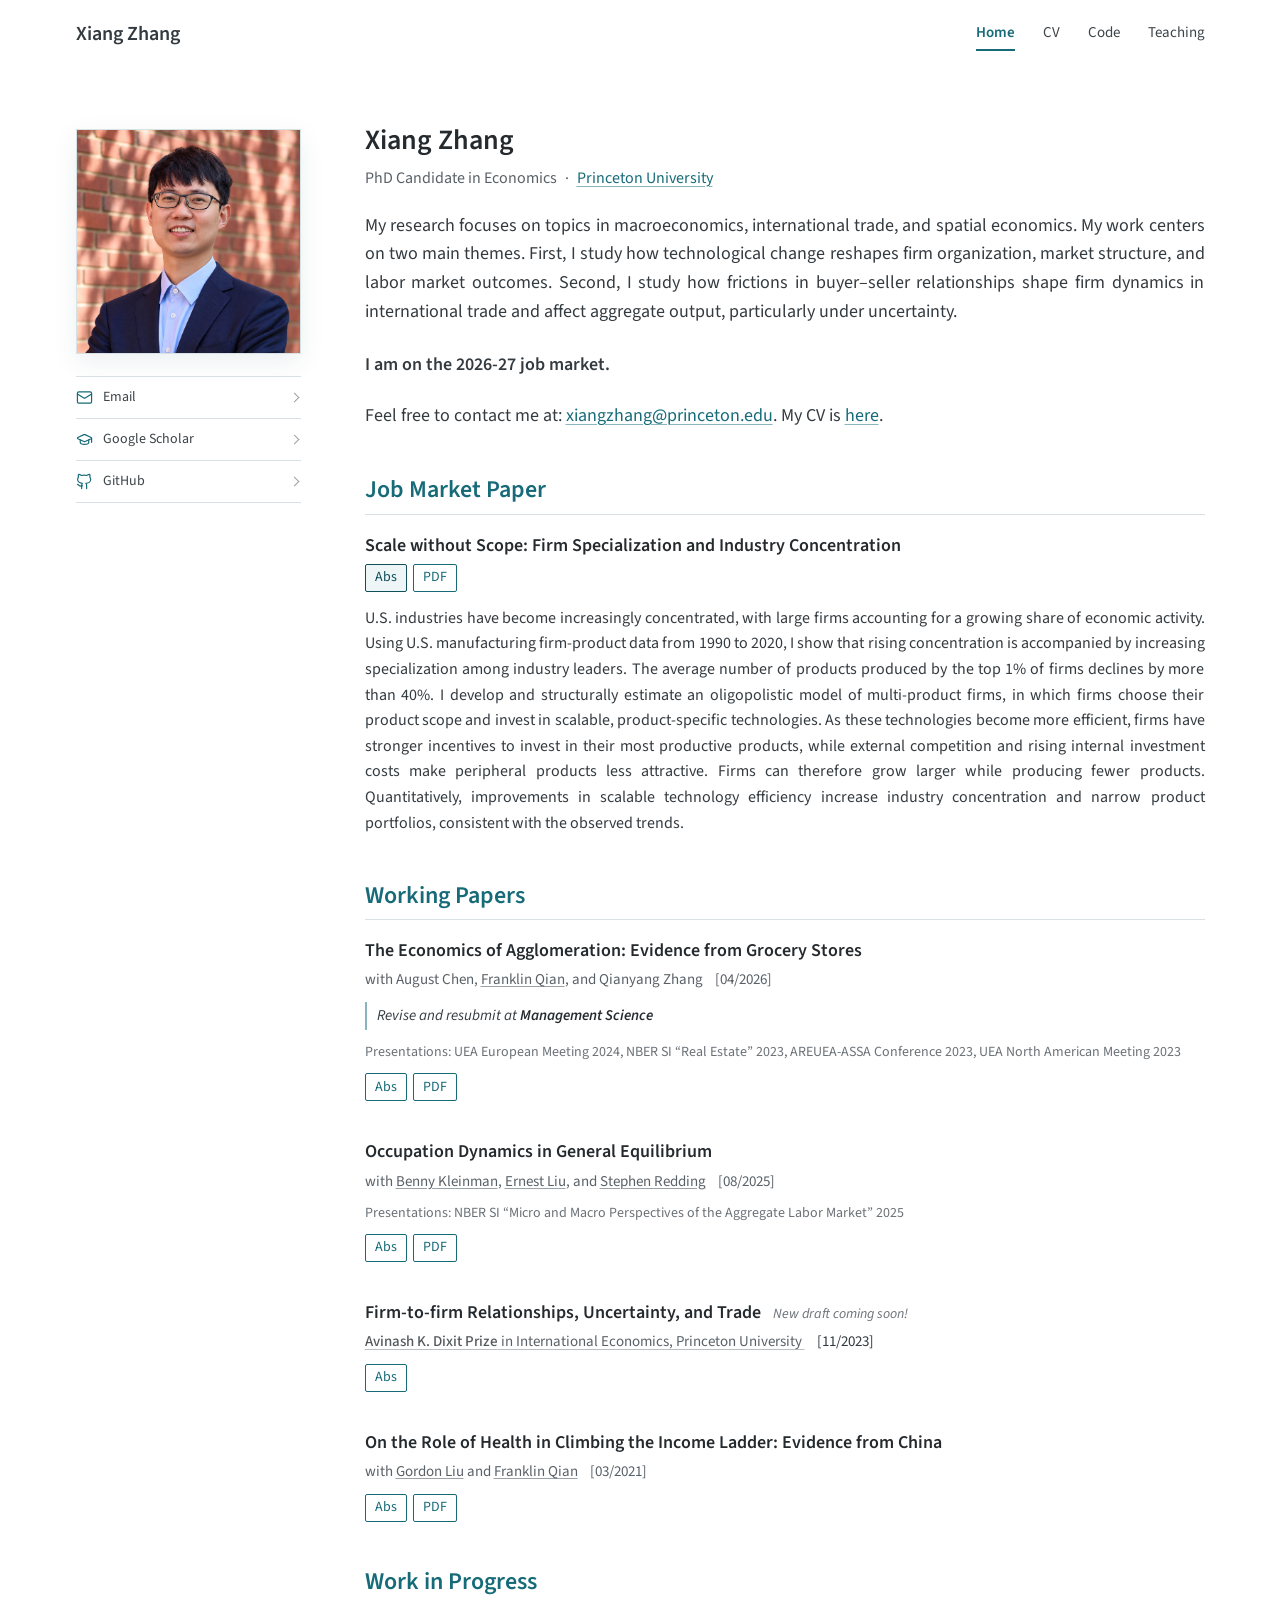
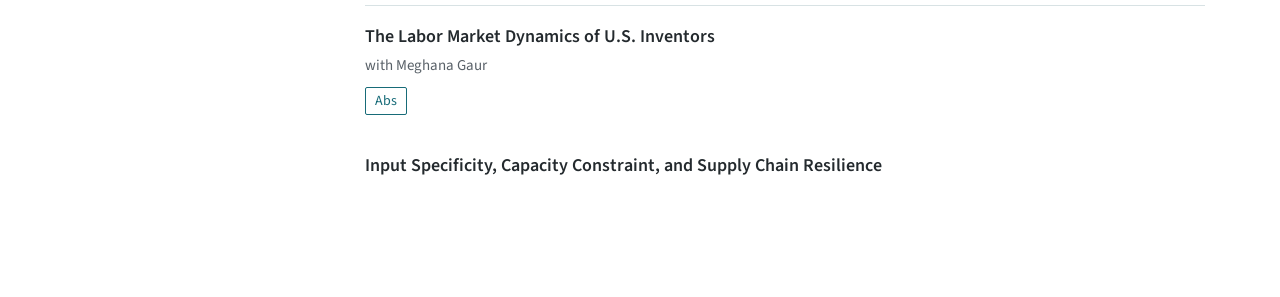
==== commit 07320bdd: "revise" ====
--- a/index.html
+++ b/index.html
@@ -175,11 +175,11 @@
             </p>
 
             <div class="paper-actions">
-              <button class="paper-action abstract-button" type="button" aria-label="Show abstract" title="Show abstract" aria-expanded="false" aria-controls="home-abstract-jmp">Abs</button>
+              <button class="paper-action abstract-button" type="button" aria-label="Hide abstract" title="Hide abstract" aria-expanded="true" aria-controls="home-abstract-jmp">Abs</button>
               <a class="paper-action" href="papers/JMP_XZ.pdf" target="_blank" rel="noopener">PDF</a>
             </div>
 
-            <div class="paper-abstract-panel" id="home-abstract-jmp" hidden>
+            <div class="paper-abstract-panel" id="home-abstract-jmp">
               <p class="paper-abstract">
                 U.S. industries have become increasingly concentrated, with large
                 firms accounting for a growing share of economic activity. Using U.S.
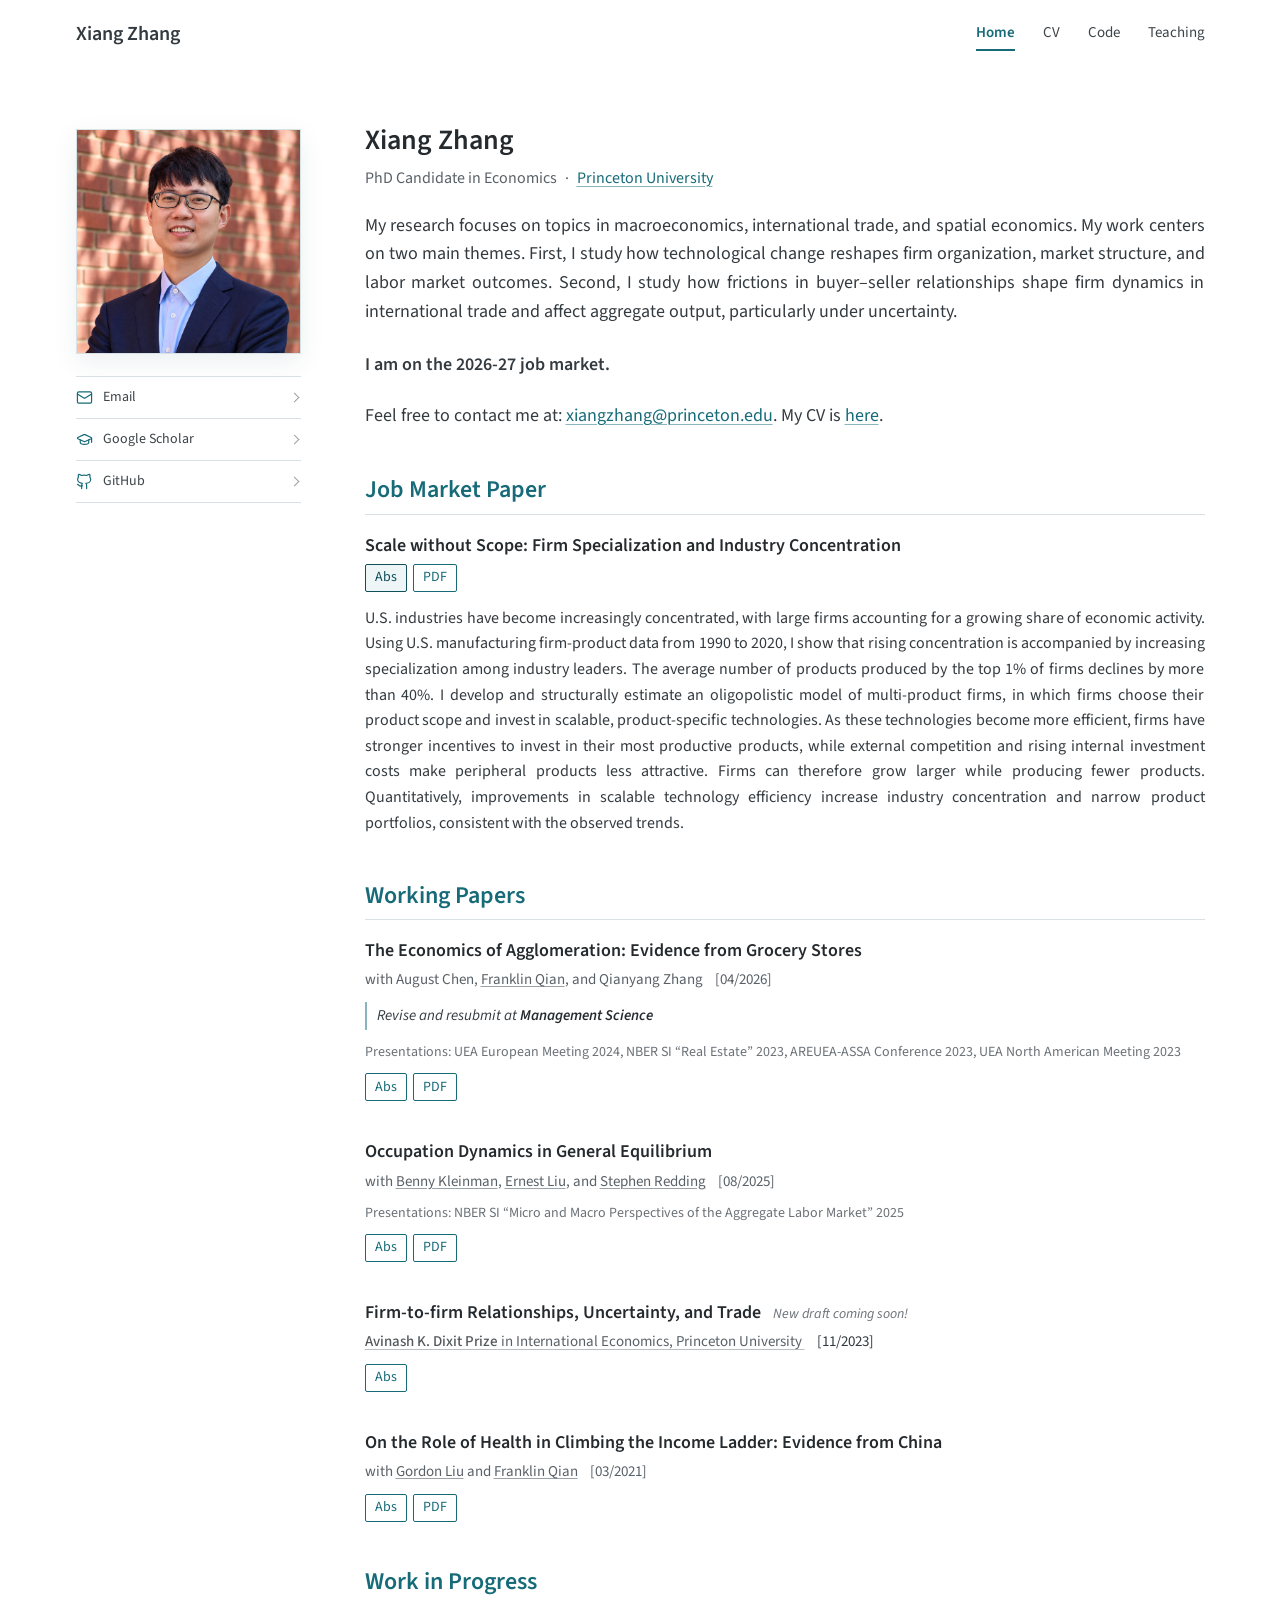
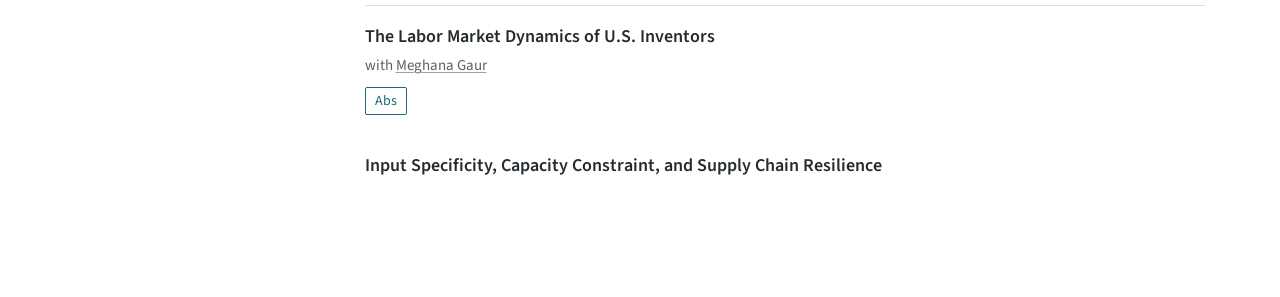
==== commit 579776f5: "revise" ====
--- a/index.html
+++ b/index.html
@@ -372,7 +372,7 @@
             </p>
 
             <p class="paper-note">
-              with Meghana Gaur
+              with <a class="coauthor-link" href="https://meghanagaur.github.io/index.html" target="_blank" rel="noopener">Meghana Gaur</a>
             </p>
 
             <div class="paper-actions">
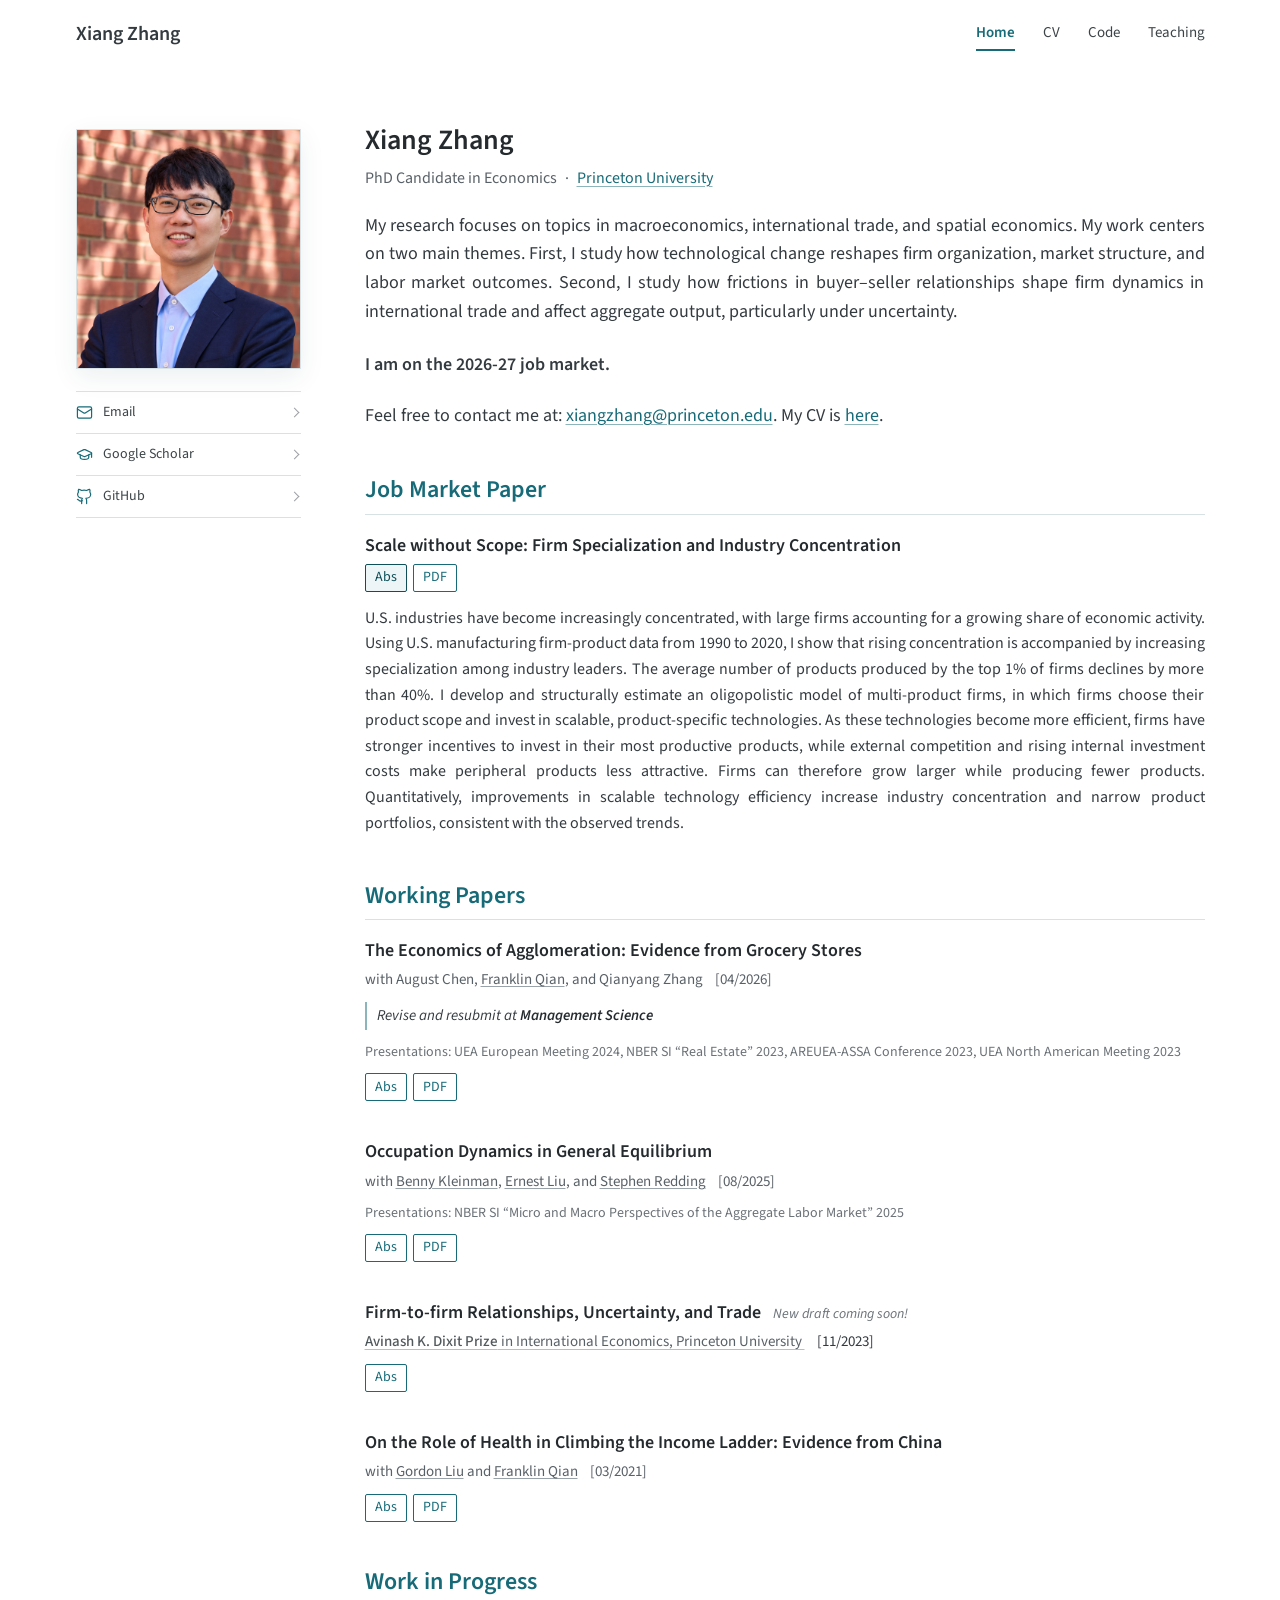
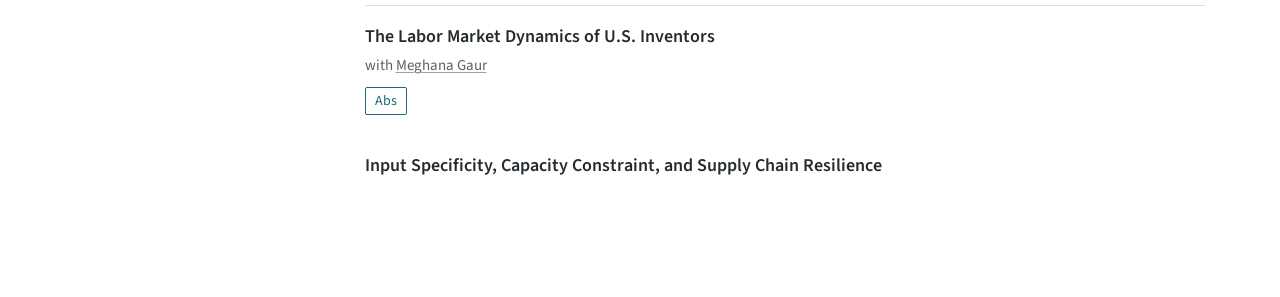
==== commit 09dcf440: "revise" ====
--- a/index.html
+++ b/index.html
@@ -86,7 +86,7 @@
     rel="stylesheet"
   >
 
-  <link rel="stylesheet" href="style.css?v=20261031-1" />
+  <link rel="stylesheet" href="style.css?v=20261102-2" />
 </head>
 
 <body class="home-page home-introduction home-balanced">
--- a/style.css
+++ b/style.css
@@ -222,7 +222,8 @@
 .profile-photo-frame {
   width: 225px;
   max-width: 100%;
-  aspect-ratio: 1;
+  aspect-ratio: 15 / 16;
+  margin-inline: auto;
   border-radius: 0;
   border: 1px solid var(--home-line);
   background: #f2f6f7;
@@ -258,7 +259,7 @@
 .profile-links {
   width: 225px;
   max-width: 100%;
-  margin: 22px 0 0 0;
+  margin: 22px auto 0;
   border-top: 1px solid var(--home-line);
   color: var(--home-muted);
   font-size: 15.5px;
@@ -992,11 +993,6 @@
     text-align: center;
   }
 
-  .profile-photo-frame,
-  .profile-links {
-    width: 220px;
-  }
-
   .profile-name {
     margin-top: 16px;
   }
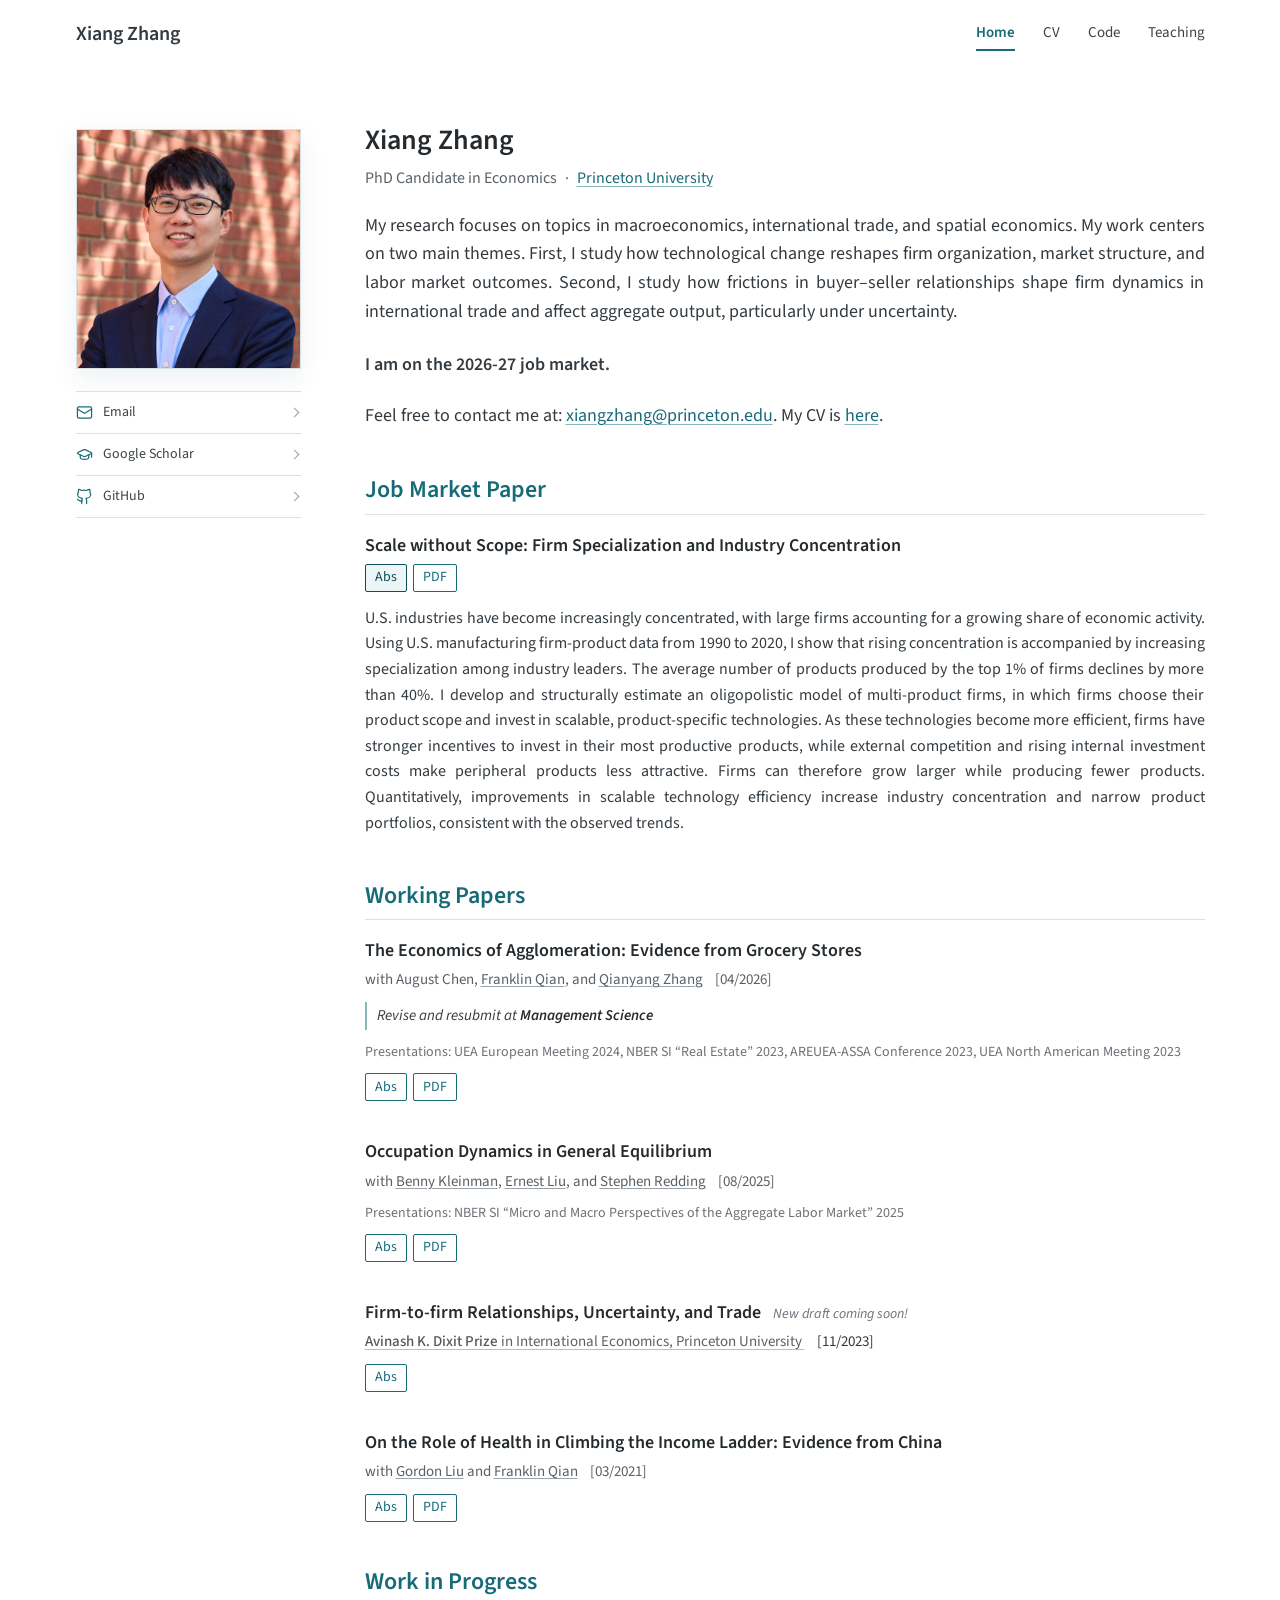
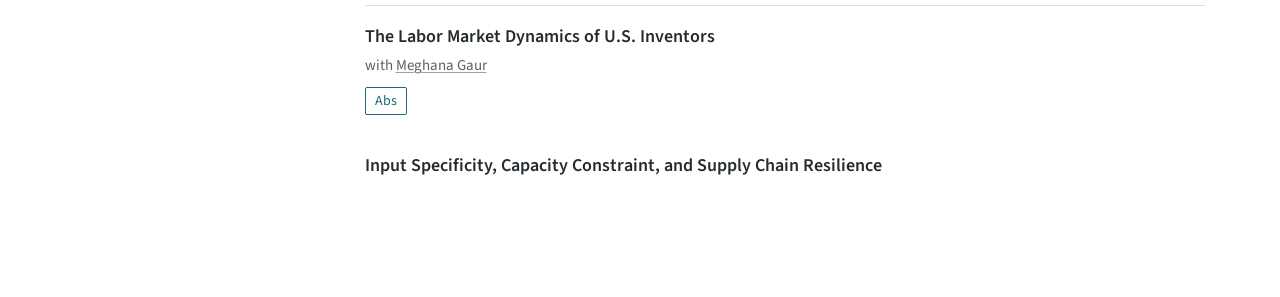
==== commit 2c9e558c: "revise" ====
--- a/index.html
+++ b/index.html
@@ -208,7 +208,7 @@
             </p>
 
             <p class="paper-note">
-              with August Chen, <a class="coauthor-link" href="https://sites.google.com/view/fqian/home" target="_blank" rel="noopener">Franklin Qian</a>, and Qianyang Zhang<span class="paper-date">[04/2026]</span>
+              with August Chen, <a class="coauthor-link" href="https://sites.google.com/view/fqian/home" target="_blank" rel="noopener">Franklin Qian</a>, and <a class="coauthor-link" href="https://qianyangz.github.io/" target="_blank" rel="noopener">Qianyang Zhang</a><span class="paper-date">[04/2026]</span>
             </p>
 
             <p class="paper-status">
